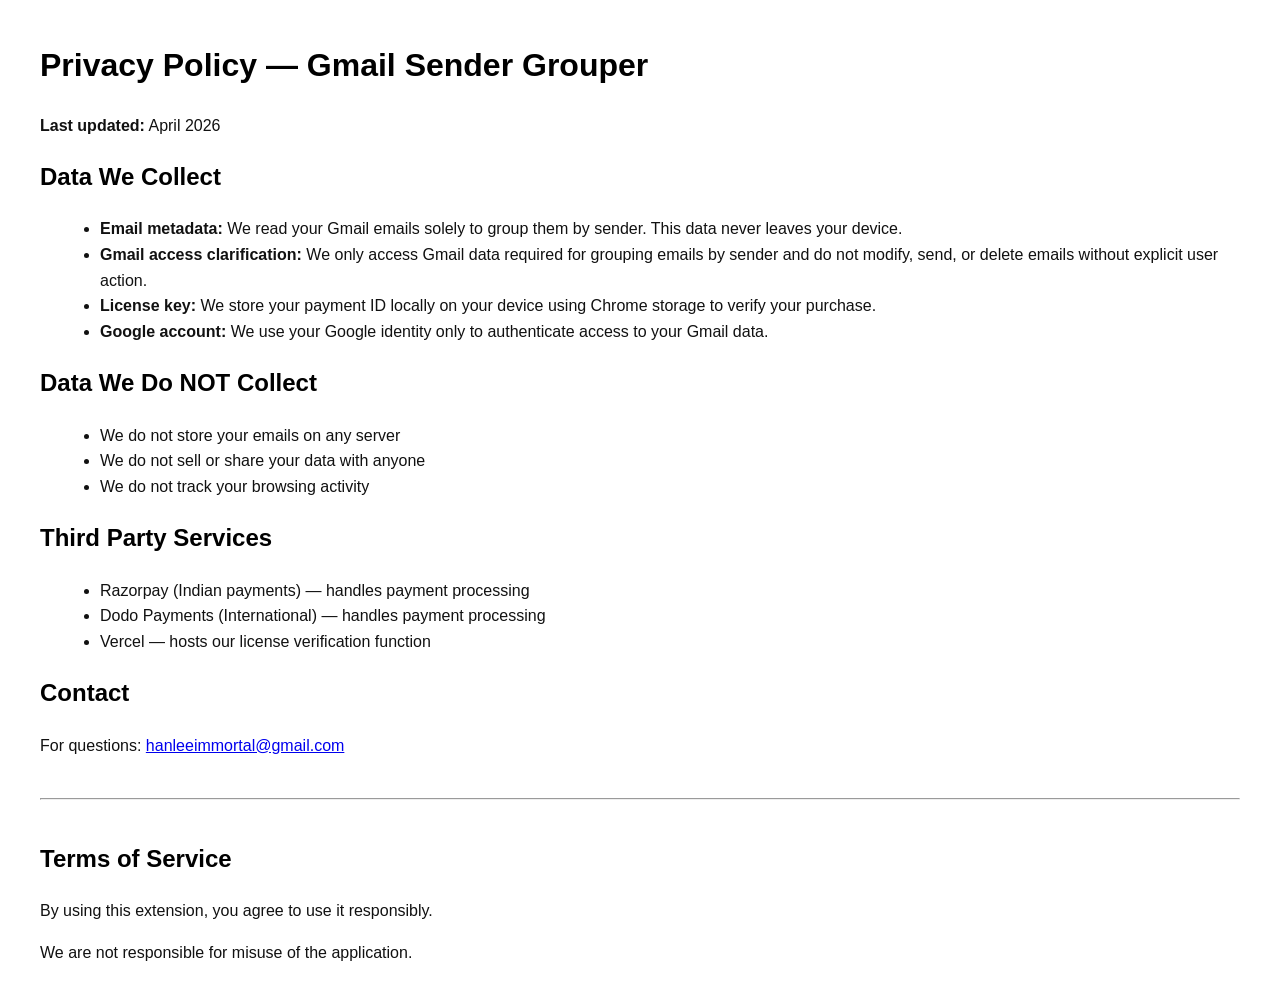
==== privacy.html @ 8a38bc6b "Add privacy policy page for Gmail Sender Grouper" ====
<!DOCTYPE html>
<html lang="en">
<head>
  <meta charset="UTF-8">
  <title>Privacy Policy — Gmail Sender Grouper</title>
  <meta name="viewport" content="width=device-width, initial-scale=1.0">
  <style>
    body {
      font-family: Arial, sans-serif;
      line-height: 1.6;
      margin: 40px;
      color: #111;
      background: #fff;
    }
    h1, h2 {
      color: #000;
    }
    ul {
      margin-left: 20px;
    }
    hr {
      margin: 40px 0;
    }
  </style>
</head>
<body>

  <h1>Privacy Policy — Gmail Sender Grouper</h1>
  <p><strong>Last updated:</strong> April 2026</p>

  <h2>Data We Collect</h2>
  <ul>
    <li><strong>Email metadata:</strong> We read your Gmail emails solely to group them by sender. This data never leaves your device.</li>
    <li><strong>Gmail access clarification:</strong> We only access Gmail data required for grouping emails by sender and do not modify, send, or delete emails without explicit user action.</li>
    <li><strong>License key:</strong> We store your payment ID locally on your device using Chrome storage to verify your purchase.</li>
    <li><strong>Google account:</strong> We use your Google identity only to authenticate access to your Gmail data.</li>
  </ul>

  <h2>Data We Do NOT Collect</h2>
  <ul>
    <li>We do not store your emails on any server</li>
    <li>We do not sell or share your data with anyone</li>
    <li>We do not track your browsing activity</li>
  </ul>

  <h2>Third Party Services</h2>
  <ul>
    <li>Razorpay (Indian payments) — handles payment processing</li>
    <li>Dodo Payments (International) — handles payment processing</li>
    <li>Vercel — hosts our license verification function</li>
  </ul>

  <h2>Contact</h2>
  <p>For questions: <a href="mailto:hanleeimmortal@gmail.com">hanleeimmortal@gmail.com</a></p>

  <hr>

  <h2>Terms of Service</h2>
  <p>By using this extension, you agree to use it responsibly.</p>
  <p>We are not responsible for misuse of the application.</p>

</body>
</html>
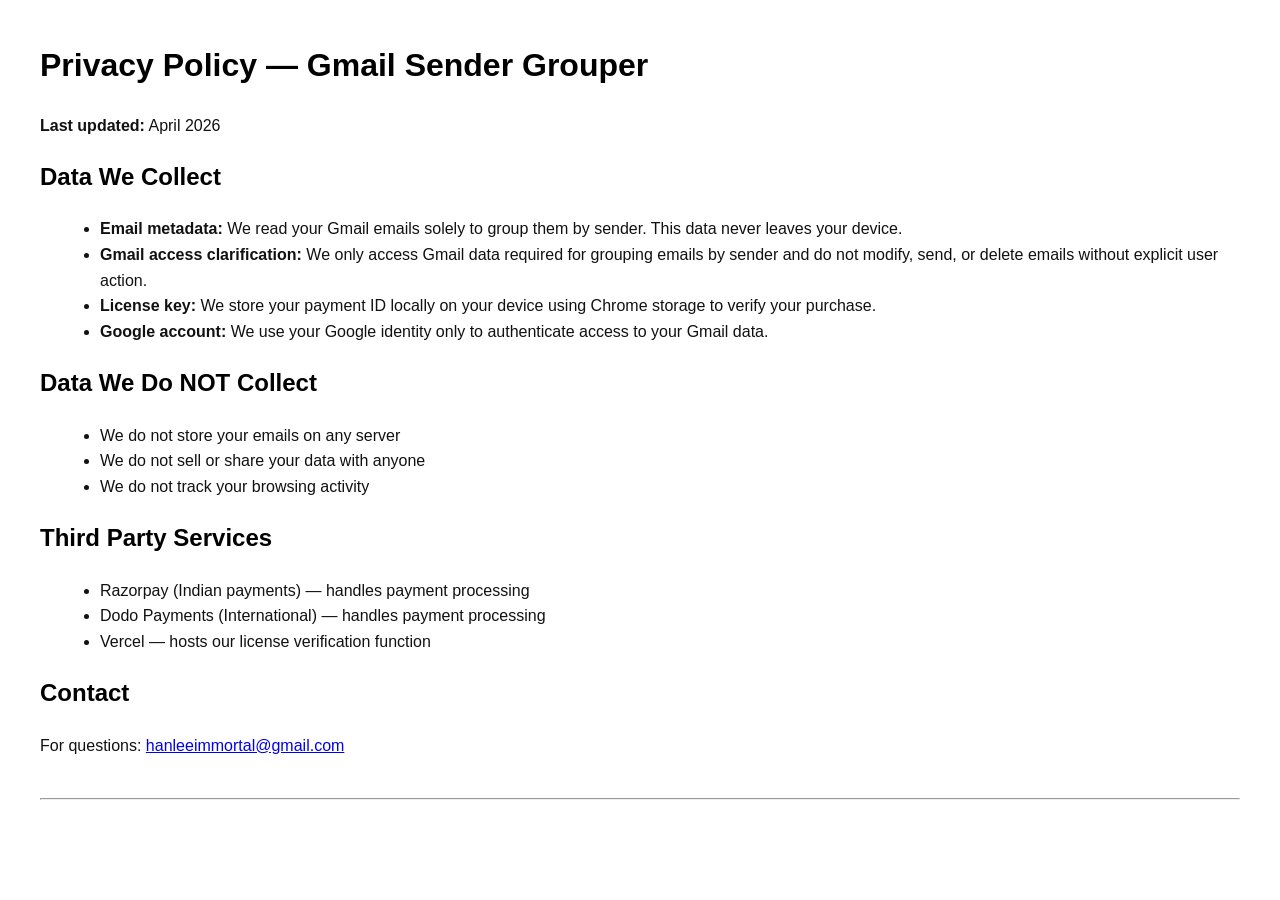
==== commit 14333e67: "Delete Terms of Service from privacy.html Removed Terms of Service section from privacy page." ====
--- a/privacy.html
+++ b/privacy.html
@@ -55,9 +55,7 @@
 
   <hr>
 
-  <h2>Terms of Service</h2>
-  <p>By using this extension, you agree to use it responsibly.</p>
-  <p>We are not responsible for misuse of the application.</p>
+  
 
 </body>
 </html>
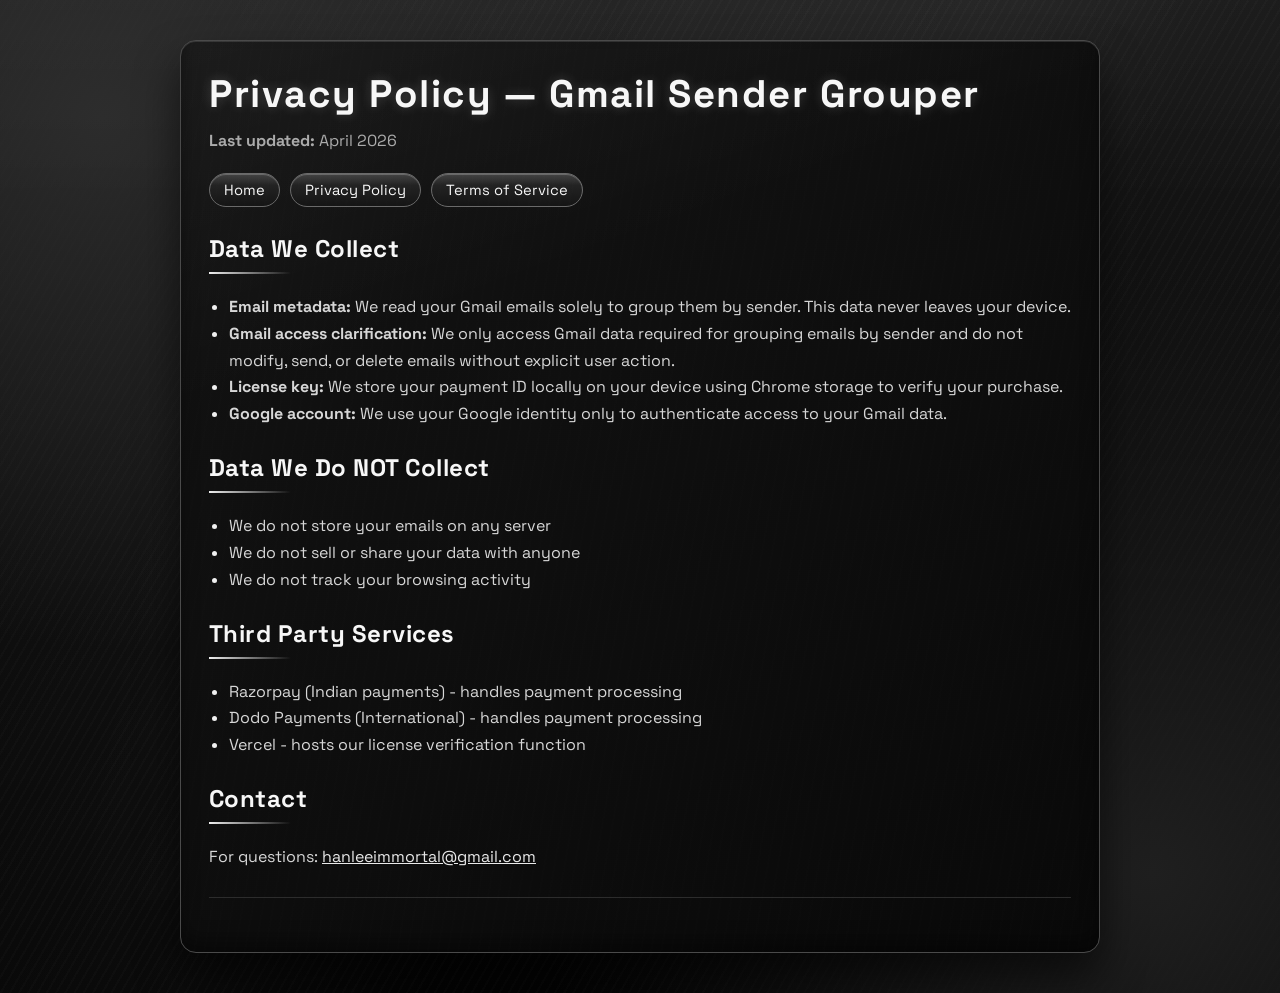
==== commit 93156ec1: "Refactor HTML structure and add navigation links; create styles.css for consistent theming" ====
--- a/privacy.html
+++ b/privacy.html
@@ -4,58 +4,49 @@
   <meta charset="UTF-8">
   <title>Privacy Policy — Gmail Sender Grouper</title>
   <meta name="viewport" content="width=device-width, initial-scale=1.0">
-  <style>
-    body {
-      font-family: Arial, sans-serif;
-      line-height: 1.6;
-      margin: 40px;
-      color: #111;
-      background: #fff;
-    }
-    h1, h2 {
-      color: #000;
-    }
-    ul {
-      margin-left: 20px;
-    }
-    hr {
-      margin: 40px 0;
-    }
-  </style>
+  <link rel="stylesheet" href="styles.css">
 </head>
-<body>
+<body data-theme="classic-BS">
+  <main class="container">
+    <section class="panel">
+      <header class="site-header">
+        <h1>Privacy Policy — Gmail Sender Grouper</h1>
+        <p class="muted"><strong>Last updated:</strong> April 2026</p>
+      </header>
 
-  <h1>Privacy Policy — Gmail Sender Grouper</h1>
-  <p><strong>Last updated:</strong> April 2026</p>
+      <nav class="nav" aria-label="Main navigation">
+        <a href="index.html">Home</a>
+        <a href="privacy.html">Privacy Policy</a>
+        <a href="terms.html">Terms of Service</a>
+      </nav>
 
-  <h2>Data We Collect</h2>
-  <ul>
-    <li><strong>Email metadata:</strong> We read your Gmail emails solely to group them by sender. This data never leaves your device.</li>
-    <li><strong>Gmail access clarification:</strong> We only access Gmail data required for grouping emails by sender and do not modify, send, or delete emails without explicit user action.</li>
-    <li><strong>License key:</strong> We store your payment ID locally on your device using Chrome storage to verify your purchase.</li>
-    <li><strong>Google account:</strong> We use your Google identity only to authenticate access to your Gmail data.</li>
-  </ul>
+      <h2>Data We Collect</h2>
+      <ul>
+        <li><strong>Email metadata:</strong> We read your Gmail emails solely to group them by sender. This data never leaves your device.</li>
+        <li><strong>Gmail access clarification:</strong> We only access Gmail data required for grouping emails by sender and do not modify, send, or delete emails without explicit user action.</li>
+        <li><strong>License key:</strong> We store your payment ID locally on your device using Chrome storage to verify your purchase.</li>
+        <li><strong>Google account:</strong> We use your Google identity only to authenticate access to your Gmail data.</li>
+      </ul>
 
-  <h2>Data We Do NOT Collect</h2>
-  <ul>
-    <li>We do not store your emails on any server</li>
-    <li>We do not sell or share your data with anyone</li>
-    <li>We do not track your browsing activity</li>
-  </ul>
+      <h2>Data We Do NOT Collect</h2>
+      <ul>
+        <li>We do not store your emails on any server</li>
+        <li>We do not sell or share your data with anyone</li>
+        <li>We do not track your browsing activity</li>
+      </ul>
 
-  <h2>Third Party Services</h2>
-  <ul>
-    <li>Razorpay (Indian payments) — handles payment processing</li>
-    <li>Dodo Payments (International) — handles payment processing</li>
-    <li>Vercel — hosts our license verification function</li>
-  </ul>
+      <h2>Third Party Services</h2>
+      <ul>
+        <li>Razorpay (Indian payments) - handles payment processing</li>
+        <li>Dodo Payments (International) - handles payment processing</li>
+        <li>Vercel - hosts our license verification function</li>
+      </ul>
 
-  <h2>Contact</h2>
-  <p>For questions: <a href="mailto:hanleeimmortal@gmail.com">hanleeimmortal@gmail.com</a></p>
+      <h2>Contact</h2>
+      <p>For questions: <a href="mailto:hanleeimmortal@gmail.com">hanleeimmortal@gmail.com</a></p>
 
-  <hr>
-
-  
-
+      <hr>
+    </section>
+  </main>
 </body>
 </html>
--- a/styles.css
+++ b/styles.css
@@ -0,0 +1,264 @@
+/* Theme: classic-BS */
+
+@import url('https://fonts.googleapis.com/css2?family=Space+Grotesk:wght@400;500;700&display=swap');
+
+:root {
+  --theme-name: "classic-BS";
+  --bg-0: #030303;
+  --bg-1: #0e0e0e;
+  --bg-2: #171717;
+  --panel-0: #131313;
+  --panel-1: #090909;
+  --silver-0: #f7f7f7;
+  --silver-1: #d7d7d7;
+  --silver-2: #ababab;
+  --silver-3: #808080;
+  --line: #4a4a4a;
+  --line-soft: #2c2c2c;
+  --shine: rgba(255, 255, 255, 0.22);
+}
+
+* {
+  box-sizing: border-box;
+}
+
+body {
+  position: relative;
+  overflow-x: hidden;
+  margin: 0;
+  min-height: 100vh;
+  font-family: 'Space Grotesk', 'Segoe UI', Tahoma, sans-serif;
+  color: var(--silver-1);
+  background:
+    radial-gradient(circle at 8% 12%, #2a2a2a 0%, transparent 36%),
+    radial-gradient(circle at 90% 88%, #1f1f1f 0%, transparent 42%),
+    linear-gradient(130deg, transparent 0%, rgba(255, 255, 255, 0.03) 48%, transparent 60%),
+    repeating-linear-gradient(
+      120deg,
+      rgba(255, 255, 255, 0.015) 0,
+      rgba(255, 255, 255, 0.015) 2px,
+      transparent 2px,
+      transparent 8px
+    ),
+    linear-gradient(180deg, var(--bg-2), var(--bg-0));
+}
+
+body::before {
+  content: "";
+  position: fixed;
+  inset: 0;
+  pointer-events: none;
+  background:
+    linear-gradient(100deg, transparent 15%, rgba(255, 255, 255, 0.035) 48%, transparent 84%),
+    linear-gradient(180deg, rgba(255, 255, 255, 0.04), transparent 22%);
+  mix-blend-mode: screen;
+  opacity: 0.65;
+}
+
+body::after {
+  content: "";
+  position: fixed;
+  inset: 0;
+  pointer-events: none;
+  background-image: repeating-linear-gradient(
+    0deg,
+    rgba(255, 255, 255, 0.02) 0,
+    rgba(255, 255, 255, 0.02) 1px,
+    transparent 1px,
+    transparent 3px
+  );
+  opacity: 0.1;
+}
+
+.container {
+  width: min(920px, 92vw);
+  margin: 40px auto;
+}
+
+.panel {
+  position: relative;
+  overflow: hidden;
+  background:
+    linear-gradient(160deg, rgba(255, 255, 255, 0.04) 0%, transparent 30%),
+    linear-gradient(145deg, var(--panel-0), var(--panel-1));
+  border: 1px solid var(--line);
+  border-radius: 16px;
+  padding: 28px;
+  box-shadow:
+    inset 0 1px 0 rgba(255, 255, 255, 0.12),
+    inset 0 -12px 18px rgba(0, 0, 0, 0.4),
+    0 24px 42px rgba(0, 0, 0, 0.55);
+  animation: reveal 0.45s ease-out;
+}
+
+.panel::before {
+  content: "";
+  position: absolute;
+  top: -30%;
+  left: -50%;
+  width: 46%;
+  height: 170%;
+  background: linear-gradient(
+    112deg,
+    transparent 0%,
+    rgba(255, 255, 255, 0.04) 34%,
+    rgba(255, 255, 255, 0.28) 50%,
+    rgba(255, 255, 255, 0.05) 66%,
+    transparent 100%
+  );
+  filter: blur(1px);
+  transform: skewX(-18deg) translateX(-150%);
+  opacity: 0.55;
+  mix-blend-mode: screen;
+  animation: panelSweep 5.3s ease-in-out infinite;
+  pointer-events: none;
+}
+
+.panel::after {
+  content: "";
+  position: absolute;
+  inset: 0;
+  pointer-events: none;
+  background-image: repeating-linear-gradient(
+    100deg,
+    rgba(255, 255, 255, 0.02) 0,
+    rgba(255, 255, 255, 0.02) 2px,
+    transparent 2px,
+    transparent 10px
+  );
+  opacity: 0.18;
+}
+
+.site-header h1 {
+  margin: 0;
+  font-size: clamp(1.7rem, 3vw, 2.4rem);
+  letter-spacing: 0.04em;
+  color: var(--silver-0);
+  text-shadow: 0 0 12px rgba(255, 255, 255, 0.18);
+}
+
+.site-header p {
+  margin: 10px 0 0;
+  color: var(--silver-2);
+}
+
+.nav {
+  margin: 18px 0 26px;
+  display: flex;
+  flex-wrap: wrap;
+  gap: 10px;
+}
+
+.nav a {
+  text-decoration: none;
+  color: var(--silver-0);
+  background:
+    linear-gradient(180deg, rgba(255, 255, 255, 0.12), transparent 36%),
+    linear-gradient(180deg, #2a2a2a, #151515);
+  border: 1px solid #6a6a6a;
+  border-radius: 999px;
+  padding: 7px 14px;
+  font-size: 0.92rem;
+  box-shadow: inset 0 1px 0 rgba(255, 255, 255, 0.2);
+  transition: transform 0.2s ease, border-color 0.2s ease, background 0.2s ease, box-shadow 0.2s ease;
+}
+
+.nav a:hover {
+  transform: translateY(-1px);
+  border-color: #bebebe;
+  background:
+    linear-gradient(180deg, rgba(255, 255, 255, 0.18), transparent 35%),
+    linear-gradient(180deg, #323232, #1a1a1a);
+  box-shadow:
+    inset 0 1px 0 rgba(255, 255, 255, 0.28),
+    0 0 12px rgba(255, 255, 255, 0.12);
+}
+
+h2 {
+  margin-top: 24px;
+  color: var(--silver-0);
+  letter-spacing: 0.02em;
+}
+
+h2::after {
+  content: "";
+  display: block;
+  width: 82px;
+  height: 2px;
+  margin-top: 8px;
+  background: linear-gradient(90deg, #efefef, transparent);
+}
+
+p,
+li {
+  line-height: 1.68;
+}
+
+ul {
+  margin: 0;
+  padding-left: 20px;
+}
+
+li::marker {
+  color: #f0f0f0;
+}
+
+a {
+  color: #e9e9e9;
+}
+
+a:hover {
+  color: #ffffff;
+}
+
+hr {
+  border: none;
+  border-top: 1px solid var(--line-soft);
+  margin: 26px 0;
+}
+
+.muted {
+  color: var(--silver-3);
+}
+
+@keyframes reveal {
+  from {
+    opacity: 0;
+    transform: translateY(7px);
+  }
+  to {
+    opacity: 1;
+    transform: translateY(0);
+  }
+}
+
+@keyframes panelSweep {
+  0%,
+  18% {
+    transform: skewX(-18deg) translateX(-150%);
+  }
+  56% {
+    transform: skewX(-18deg) translateX(265%);
+  }
+  100% {
+    transform: skewX(-18deg) translateX(265%);
+  }
+}
+
+@media (prefers-reduced-motion: reduce) {
+  .panel,
+  .panel::before {
+    animation: none;
+  }
+}
+
+@media (max-width: 600px) {
+  .container {
+    margin: 18px auto;
+  }
+
+  .panel {
+    padding: 20px;
+    border-radius: 12px;
+  }
+}
